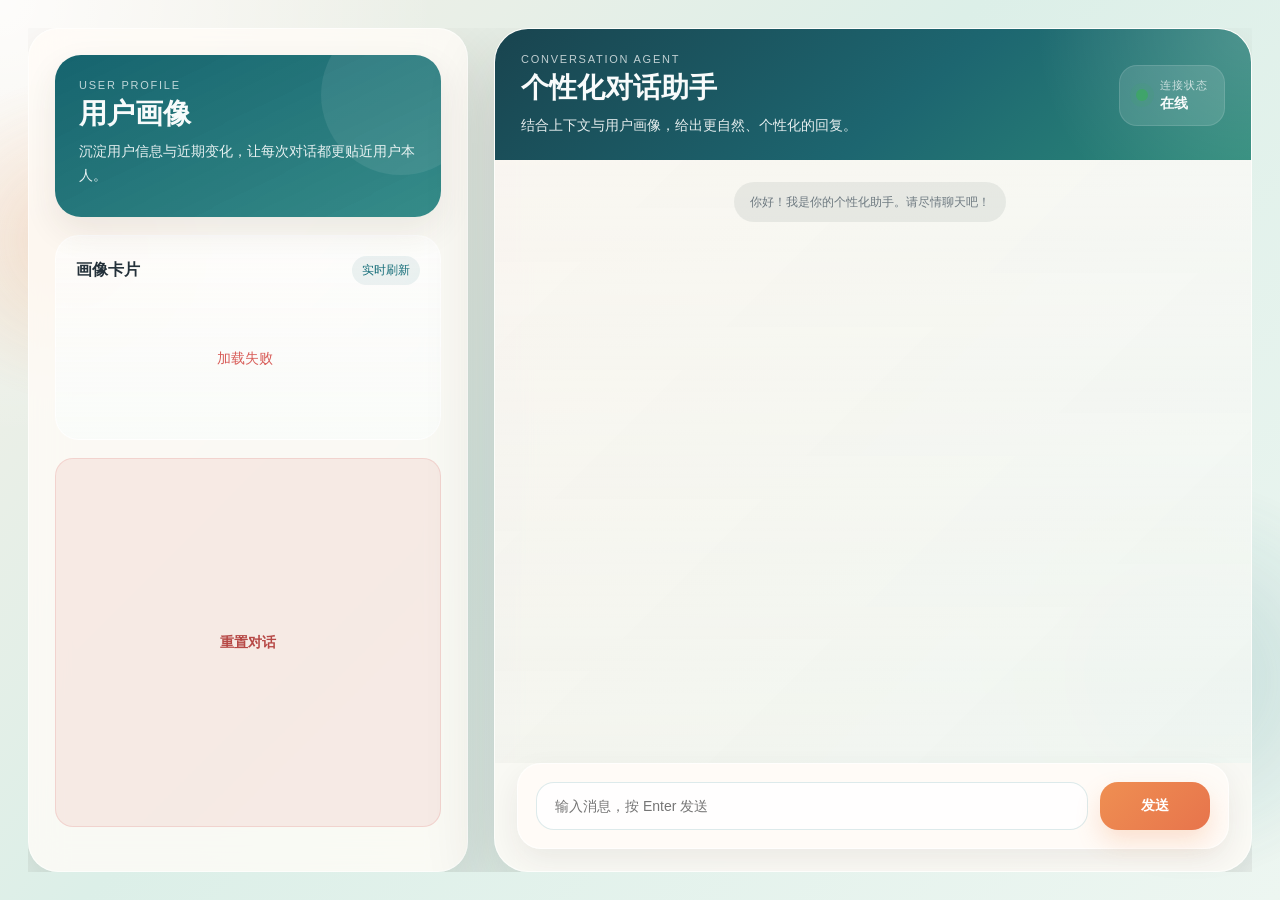
==== frontend/index.html @ 4a108767 "添加新的用户画像系统" ====
<!DOCTYPE html>
<html lang="zh-CN">
<head>
    <meta charset="UTF-8">
    <meta name="viewport" content="width=device-width, initial-scale=1.0">
    <title>用户画像对话 Agent</title>
    <link rel="stylesheet" href="style.css">
</head>
<body>
    <div class="page-shell">
        <div class="ambient ambient-left"></div>
        <div class="ambient ambient-right"></div>

        <main class="container">
            <aside class="profile-panel">
                <section class="profile-hero">
                    <div class="profile-hero-text">
                        <p class="eyebrow">User Profile</p>
                        <h1>用户画像</h1>
                        <p class="profile-hero-desc">沉淀用户信息与近期变化，让每次对话都更贴近用户本人。</p>
                    </div>
                </section>

                <section class="panel-block panel-block-profile">
                    <div class="panel-title-row">
                        <h2>画像卡片</h2>
                        <span class="panel-title-tip">实时刷新</span>
                    </div>
                    <div id="profileContent" class="profile-content">
                        <div class="loading">加载中...</div>
                    </div>
                </section>

                <button id="resetBtn" class="btn btn-danger">重置对话</button>
            </aside>

            <section class="chat-panel">
                <header class="chat-header">
                    <div class="assistant-identity">
                        <div class="assistant-meta">
                            <p class="eyebrow">Conversation Agent</p>
                            <h2>个性化对话助手</h2>
                            <p class="assistant-subtitle">结合上下文与用户画像，给出更自然、个性化的回复。</p>
                        </div>
                    </div>

                    <div class="header-status-card">
                        <span class="status-indicator" id="statusIndicator"></span>
                        <div>
                            <p class="status-label">连接状态</p>
                            <p class="status-text" id="statusText">在线</p>
                        </div>
                    </div>
                </header>

                <div class="chat-stage">
                    <div id="chatHistory" class="chat-history">
                        <div class="message system">
                            <div class="message-content">你好！我是你的个性化助手。请尽情聊天吧！</div>
                        </div>
                    </div>
                </div>

                <footer class="chat-input-area">
                    <div class="input-panel">
                        <div class="input-wrapper">
                            <input
                                type="text"
                                id="userInput"
                                class="input-field"
                                placeholder="输入消息，按 Enter 发送"
                                autocomplete="off"
                            >
                            <button id="sendBtn" class="btn btn-primary">发送</button>
                        </div>
                    </div>
                </footer>
            </section>
        </main>
    </div>

    <script src="app.js"></script>
</body>
</html>
---- frontend/style.css ----
:root {
    --bg-1: #f5efe6;
    --bg-2: #dcefe8;
    --bg-3: #f6d8b8;
    --panel: rgba(255, 252, 247, 0.82);
    --panel-strong: rgba(255, 250, 243, 0.95);
    --line: rgba(108, 88, 76, 0.12);
    --text: #24313a;
    --muted: #6e7a80;
    --brand: #146c78;
    --brand-strong: #0f5862;
    --accent: #ef8f52;
    --accent-soft: #fff2e4;
    --success: #3fa46a;
    --danger: #d85d59;
    --shadow-lg: 0 28px 70px rgba(49, 40, 34, 0.16);
    --shadow-md: 0 14px 34px rgba(50, 39, 33, 0.09);
    --radius-xl: 30px;
    --radius-lg: 22px;
    --radius-md: 16px;
    --radius-sm: 12px;
}

* {
    margin: 0;
    padding: 0;
    box-sizing: border-box;
}

html,
body {
    height: 100%;
}

body {
    font-family: "Segoe UI", "PingFang SC", "Microsoft YaHei", sans-serif;
    color: var(--text);
    overflow: hidden;
    background:
        radial-gradient(circle at top left, rgba(255, 255, 255, 0.85), transparent 28%),
        linear-gradient(135deg, var(--bg-1) 0%, var(--bg-2) 45%, #edf6f1 100%);
}

.page-shell {
    position: relative;
    height: 100vh;
    overflow: hidden;
    padding: 28px;
}

.ambient {
    position: absolute;
    border-radius: 999px;
    filter: blur(10px);
    opacity: 0.8;
    pointer-events: none;
}

.ambient-left {
    width: 320px;
    height: 320px;
    left: -90px;
    top: 80px;
    background: radial-gradient(circle, rgba(239, 143, 82, 0.3), transparent 70%);
}

.ambient-right {
    width: 420px;
    height: 420px;
    right: -120px;
    bottom: 10px;
    background: radial-gradient(circle, rgba(20, 108, 120, 0.22), transparent 68%);
}

.container {
    position: relative;
    z-index: 1;
    display: grid;
    grid-template-columns: 440px minmax(0, 1fr);
    gap: 26px;
    width: 100%;
    max-width: 1560px;
    height: calc(100vh - 56px);
    margin: 0 auto;
    overflow: hidden;
}

.profile-panel,
.chat-panel {
    border: 1px solid rgba(255, 255, 255, 0.55);
    background: var(--panel);
    backdrop-filter: blur(18px);
    box-shadow: var(--shadow-lg);
}

.profile-panel {
    border-radius: var(--radius-xl);
    padding: 26px;
    display: grid;
    grid-template-rows: auto auto minmax(0, 1fr) auto;
    flex-direction: column;
    gap: 18px;
    min-height: 0;
    overflow: hidden;
}

.profile-hero {
    position: relative;
    overflow: hidden;
    border-radius: 26px;
    padding: 24px;
    min-height: 162px;
    background:
        linear-gradient(155deg, rgba(12, 93, 104, 0.96), rgba(21, 122, 119, 0.86)),
        linear-gradient(135deg, rgba(255, 255, 255, 0.06), transparent);
    color: #f7fbfb;
    box-shadow: var(--shadow-md);
}

.profile-hero::after {
    content: "";
    position: absolute;
    right: -40px;
    top: -40px;
    width: 160px;
    height: 160px;
    border-radius: 999px;
    background: rgba(255, 255, 255, 0.08);
}

.profile-hero-badge {
    position: absolute;
    left: 24px;
    bottom: 24px;
    display: inline-flex;
    align-items: center;
    padding: 6px 10px;
    border-radius: 999px;
    background: rgba(255, 255, 255, 0.18);
    border: 1px solid rgba(255, 255, 255, 0.18);
    font-size: 11px;
    letter-spacing: 0.04em;
}

.eyebrow {
    font-size: 11px;
    letter-spacing: 0.16em;
    text-transform: uppercase;
    opacity: 0.75;
}

.profile-hero-text h1,
.assistant-meta h2 {
    margin-top: 8px;
    font-size: 28px;
    font-weight: 700;
    line-height: 1.1;
}

.profile-hero-desc,
.assistant-subtitle {
    margin-top: 10px;
    font-size: 14px;
    line-height: 1.7;
    opacity: 0.92;
}

.profile-summary-card {
    display: grid;
    gap: 10px;
    padding: 16px;
    border-radius: 22px;
    background: var(--panel-strong);
    border: 1px solid var(--line);
    box-shadow: inset 0 1px 0 rgba(255, 255, 255, 0.45);
}

.summary-item {
    display: flex;
    justify-content: space-between;
    gap: 14px;
    font-size: 13px;
}

.summary-label {
    color: var(--muted);
}

.summary-value {
    font-weight: 600;
    color: var(--text);
    text-align: right;
}

.panel-block {
    min-height: 0;
    border-radius: 24px;
    padding: 18px;
    background: rgba(255, 255, 255, 0.5);
    border: 1px solid rgba(255, 255, 255, 0.65);
}

.panel-block-profile {
    flex: 1;
    display: flex;
    flex-direction: column;
    padding: 20px;
    background: linear-gradient(180deg, rgba(255, 255, 255, 0.56), rgba(249, 252, 251, 0.72));
}

.panel-title-row {
    display: flex;
    align-items: center;
    justify-content: space-between;
    gap: 12px;
    margin-bottom: 14px;
}

.panel-title-row h2 {
    font-size: 16px;
}

.panel-title-tip {
    padding: 6px 10px;
    border-radius: 999px;
    background: rgba(20, 108, 120, 0.08);
    color: var(--brand);
    font-size: 12px;
}

.profile-content {
    flex: 1;
    overflow-y: auto;
    padding-right: 6px;
}

.profile-item {
    margin-bottom: 16px;
    padding: 18px;
    background: linear-gradient(180deg, rgba(255, 255, 255, 0.92), rgba(248, 252, 251, 0.82));
    border: 1px solid rgba(255, 255, 255, 0.88);
    border-radius: 20px;
    box-shadow: 0 14px 30px rgba(54, 43, 37, 0.07);
    transition: transform 0.25s ease, box-shadow 0.25s ease, border-color 0.25s ease;
}

.profile-item:hover {
    transform: translateY(-2px);
    box-shadow: 0 14px 30px rgba(54, 43, 37, 0.08);
}

.profile-item.highlight {
    border-color: rgba(239, 143, 82, 0.55);
    background: linear-gradient(135deg, rgba(255, 241, 228, 0.92), rgba(255, 255, 255, 0.92));
    box-shadow: 0 16px 34px rgba(239, 143, 82, 0.18);
    animation: highlightPulse 1.8s ease;
}

@keyframes highlightPulse {
    0%, 100% {
        transform: translateY(0);
    }
    50% {
        transform: translateY(-3px);
    }
}

.profile-item-title {
    font-size: 13px;
    font-weight: 700;
    color: var(--brand);
    letter-spacing: 0.06em;
    text-transform: uppercase;
}

.profile-item-content {
    color: #3d4a52;
    font-size: 14px;
    line-height: 1.7;
}

.profile-section {
    padding: 18px 18px 16px;
}

.profile-section-toggle,
.profile-tree-toggle {
    width: 100%;
    border: 0;
    background: transparent;
    padding: 0;
    display: flex;
    align-items: flex-start;
    justify-content: space-between;
    gap: 12px;
    cursor: pointer;
    text-align: left;
    color: inherit;
}

.profile-section-toggle {
    list-style: none;
}

.profile-tree-toggle {
    list-style: none;
}

.profile-section-toggle::-webkit-details-marker,
.profile-tree-toggle::-webkit-details-marker {
    display: none;
}

.profile-section-heading,
.profile-tree-heading {
    min-width: 0;
    display: flex;
    align-items: center;
    gap: 10px;
    flex: 1;
}

.profile-section-toggle .profile-item-title {
    margin: 0;
}

.profile-tree-arrow {
    width: 22px;
    height: 22px;
    border-radius: 999px;
    display: inline-flex;
    align-items: center;
    justify-content: center;
    background: linear-gradient(135deg, rgba(20, 108, 120, 0.12), rgba(77, 161, 151, 0.16));
    color: var(--brand);
    font-size: 14px;
    line-height: 1;
    flex-shrink: 0;
}

.profile-tree-meta {
    flex-shrink: 0;
    margin-top: 1px;
    padding: 4px 9px;
    border-radius: 999px;
    background: rgba(20, 108, 120, 0.09);
    color: var(--muted);
    font-size: 11px;
    letter-spacing: 0.02em;
}

.profile-tree-children {
    margin-top: 14px;
    display: grid;
    gap: 14px;
}

.profile-tree-branch {
    position: relative;
    padding: 10px 0 0 16px;
    border-left: 1px solid rgba(20, 108, 120, 0.1);
}

.profile-tree-branch::before {
    content: "";
    position: absolute;
    left: -1px;
    top: 14px;
    bottom: 4px;
    width: 1px;
    background: linear-gradient(180deg, rgba(20, 108, 120, 0.18), rgba(20, 108, 120, 0.04));
}

.profile-tree-branch > .profile-tree-children {
    margin-left: 2px;
    padding-left: 14px;
}

.profile-tree-branch.is-collapsed > .profile-tree-children,
.profile-section.is-collapsed > .profile-tree-children {
    display: none;
}

.profile-tree-node {
    border-radius: 14px;
}

.profile-tree-leaf {
    padding: 12px 14px;
    background: rgba(248, 251, 251, 0.96);
    border: 1px solid rgba(20, 108, 120, 0.07);
    box-shadow: inset 0 1px 0 rgba(255, 255, 255, 0.72);
}

.profile-tree-tag-group {
    display: grid;
    gap: 10px;
}

.profile-tree-leaf.highlight,
.profile-tree-branch.highlight {
    background: linear-gradient(135deg, rgba(255, 241, 228, 0.88), rgba(250, 252, 252, 0.94));
    border-radius: 16px;
}

.profile-tree-row {
    display: grid;
    gap: 7px;
    align-items: start;
}

.profile-tree-row-inline {
    grid-template-columns: auto minmax(0, 1fr);
    gap: 10px;
    align-items: center;
}

.profile-tree-row-inline .profile-tree-key::after {
    content: "：";
}

.profile-tree-key,
.profile-tree-label {
    color: #254851;
    font-size: 13px;
    font-weight: 600;
    line-height: 1.5;
}

.profile-tree-value {
    min-width: 0;
    color: #425058;
    font-size: 13px;
    line-height: 1.7;
    word-break: break-word;
}

.profile-tree-toggle {
    padding: 4px 0;
}

.profile-section-toggle {
    padding-bottom: 2px;
}

.profile-tree-branch.is-collapsed > .profile-tree-toggle .profile-tree-meta,
.profile-section.is-collapsed > .profile-section-toggle .profile-tree-meta {
    background: rgba(20, 108, 120, 0.06);
}

.profile-section > .profile-item-content.profile-tree-children {
    margin-top: 16px;
    padding-top: 10px;
    border-top: 1px solid rgba(20, 108, 120, 0.08);
}

.profile-item-content strong {
    color: #24313a;
}

.profile-row + .profile-row {
    margin-top: 8px;
}

.tag-list {
    display: flex;
    flex-wrap: wrap;
    gap: 8px;
}

.tag {
    display: inline-flex;
    align-items: center;
    padding: 7px 12px;
    border-radius: 999px;
    background: linear-gradient(135deg, rgba(20, 108, 120, 0.1), rgba(80, 156, 147, 0.14));
    color: var(--brand-strong);
    font-size: 12px;
    font-weight: 600;
}

.loading {
    display: flex;
    align-items: center;
    justify-content: center;
    min-height: 120px;
    color: var(--muted);
    font-size: 14px;
}

.chat-panel {
    border-radius: 34px;
    display: flex;
    flex-direction: column;
    overflow: hidden;
    min-height: 0;
}

.chat-header {
    display: flex;
    justify-content: space-between;
    gap: 18px;
    align-items: center;
    padding: 24px 26px 22px;
    background:
        radial-gradient(circle at top right, rgba(255, 255, 255, 0.18), transparent 28%),
        linear-gradient(140deg, #19444f 0%, #1d6670 55%, #2c8a79 100%);
    color: #f8fbfb;
}

.assistant-identity {
    display: flex;
    align-items: center;
    min-width: 0;
}

.assistant-meta {
    min-width: 0;
}

.header-status-card {
    display: flex;
    align-items: center;
    gap: 12px;
    padding: 12px 16px;
    border-radius: 18px;
    background: rgba(255, 255, 255, 0.12);
    border: 1px solid rgba(255, 255, 255, 0.12);
    flex-shrink: 0;
}

.status-indicator {
    width: 12px;
    height: 12px;
    border-radius: 50%;
    background: var(--success);
    box-shadow: 0 0 0 6px rgba(63, 164, 106, 0.16);
    animation: breathe 1.8s infinite;
}

@keyframes breathe {
    0%, 100% {
        transform: scale(1);
        opacity: 1;
    }
    50% {
        transform: scale(0.9);
        opacity: 0.72;
    }
}

.status-label {
    font-size: 11px;
    letter-spacing: 0.08em;
    text-transform: uppercase;
    opacity: 0.72;
}

.status-text {
    margin-top: 2px;
    font-size: 14px;
    font-weight: 700;
}

.chat-stage {
    flex: 1;
    min-height: 0;
    padding: 22px;
    overflow: hidden;
    background:
        linear-gradient(180deg, rgba(255, 255, 255, 0.34) 0%, rgba(255, 255, 255, 0.12) 100%),
        linear-gradient(135deg, rgba(244, 236, 226, 0.6), rgba(232, 243, 238, 0.74));
}

.chat-history {
    height: 100%;
    overflow-y: auto;
    padding-right: 6px;
    display: flex;
    flex-direction: column;
    gap: 16px;
}

.message {
    display: flex;
    align-items: flex-end;
    gap: 12px;
    animation: messageIn 0.35s ease;
}

@keyframes messageIn {
    from {
        opacity: 0;
        transform: translateY(12px);
    }
    to {
        opacity: 1;
        transform: translateY(0);
    }
}

.message.user {
    justify-content: flex-end;
}

.message.assistant {
    justify-content: flex-start;
}

.message.system {
    justify-content: center;
}

.message-avatar {
    width: 40px;
    height: 40px;
    border-radius: 14px;
    object-fit: cover;
    border: 1px solid rgba(255, 255, 255, 0.6);
    box-shadow: 0 8px 18px rgba(56, 43, 35, 0.08);
    flex-shrink: 0;
}

.message-bubble {
    display: flex;
    flex-direction: column;
    gap: 6px;
    max-width: min(72%, 760px);
}

.message-meta {
    font-size: 12px;
    color: var(--muted);
    padding: 0 4px;
}

.message-content {
    padding: 14px 18px;
    border-radius: 20px;
    word-break: break-word;
    font-size: 14px;
    line-height: 1.72;
}

.message.user .message-bubble {
    align-items: flex-end;
}

.message.user .message-content {
    background: linear-gradient(135deg, #146c78, #218d83);
    color: #ffffff;
    border-bottom-right-radius: 8px;
    box-shadow: 0 14px 28px rgba(20, 108, 120, 0.2);
}

.message.assistant .message-content {
    background: rgba(255, 255, 255, 0.92);
    color: var(--text);
    border: 1px solid rgba(255, 255, 255, 0.7);
    border-bottom-left-radius: 8px;
    box-shadow: 0 12px 26px rgba(56, 43, 35, 0.08);
}

.message.system .message-content {
    padding: 10px 16px;
    border-radius: 999px;
    background: rgba(36, 49, 58, 0.08);
    color: var(--muted);
    font-size: 12px;
    text-align: center;
}

.chat-input-area {
    padding: 0 22px 22px;
    background: transparent;
}

.input-panel {
    padding: 18px;
    border-radius: 24px;
    background: rgba(255, 252, 247, 0.86);
    border: 1px solid rgba(255, 255, 255, 0.72);
    box-shadow: 0 12px 30px rgba(56, 43, 35, 0.08);
}

.input-caption {
    display: flex;
    justify-content: space-between;
    gap: 12px;
    margin-bottom: 12px;
}

.input-caption-title {
    font-size: 15px;
    font-weight: 700;
}

.input-caption-tip {
    font-size: 12px;
    color: var(--muted);
}

.input-wrapper {
    display: flex;
    gap: 12px;
}

.input-field {
    flex: 1;
    min-width: 0;
    padding: 15px 18px;
    border: 1px solid rgba(20, 108, 120, 0.14);
    border-radius: 18px;
    background: rgba(255, 255, 255, 0.82);
    color: var(--text);
    font-size: 14px;
    outline: none;
    transition: border-color 0.25s ease, box-shadow 0.25s ease, transform 0.25s ease;
}

.input-field:focus {
    border-color: rgba(20, 108, 120, 0.44);
    box-shadow: 0 0 0 5px rgba(20, 108, 120, 0.08);
}

.input-field:disabled {
    cursor: not-allowed;
    background: rgba(244, 244, 244, 0.85);
}

.btn {
    border: none;
    cursor: pointer;
    font-size: 14px;
    font-weight: 700;
    transition: transform 0.22s ease, box-shadow 0.22s ease, background 0.22s ease, opacity 0.22s ease;
}

.btn:hover {
    transform: translateY(-1px);
}

.btn:active {
    transform: translateY(0);
}

.btn-primary {
    min-width: 110px;
    padding: 0 22px;
    border-radius: 18px;
    background: linear-gradient(135deg, var(--accent), #e7744c);
    color: white;
    box-shadow: 0 12px 24px rgba(239, 143, 82, 0.24);
}

.btn-primary:disabled {
    opacity: 0.6;
    cursor: not-allowed;
    transform: none;
    box-shadow: none;
}

.btn-danger {
    width: 100%;
    padding: 14px 18px;
    border-radius: 18px;
    background: rgba(216, 93, 89, 0.1);
    color: #b64845;
    border: 1px solid rgba(216, 93, 89, 0.16);
}

.btn-danger:hover {
    background: rgba(216, 93, 89, 0.16);
    box-shadow: 0 10px 24px rgba(216, 93, 89, 0.12);
}

.toast {
    position: fixed;
    top: 24px;
    right: 24px;
    z-index: 1000;
    display: flex;
    align-items: center;
    gap: 10px;
    max-width: 340px;
    padding: 14px 16px;
    border-radius: 18px;
    background: rgba(25, 68, 79, 0.94);
    color: white;
    box-shadow: 0 22px 44px rgba(15, 33, 38, 0.24);
    animation: slideInRight 0.28s ease;
}

.toast-dot {
    width: 10px;
    height: 10px;
    border-radius: 999px;
    background: #8fe0b0;
    box-shadow: 0 0 0 6px rgba(143, 224, 176, 0.12);
    flex-shrink: 0;
}

@keyframes slideInRight {
    from {
        transform: translateX(110%);
        opacity: 0;
    }
    to {
        transform: translateX(0);
        opacity: 1;
    }
}

::-webkit-scrollbar {
    width: 8px;
}

::-webkit-scrollbar-track {
    background: transparent;
}

::-webkit-scrollbar-thumb {
    background: rgba(36, 49, 58, 0.16);
    border-radius: 999px;
}

::-webkit-scrollbar-thumb:hover {
    background: rgba(36, 49, 58, 0.28);
}

@media (max-width: 1100px) {
    body {
        overflow: auto;
    }

    .page-shell {
        height: auto;
        min-height: 100vh;
        overflow: visible;
    }

    .container {
        grid-template-columns: 1fr;
        height: auto;
        min-height: calc(100vh - 56px);
        overflow: visible;
    }

    .profile-panel {
        order: 2;
        overflow: visible;
    }

    .chat-panel {
        order: 1;
        min-height: 68vh;
    }
}

@media (max-width: 768px) {
    .page-shell {
        padding: 14px;
    }

    .container {
        gap: 16px;
        min-height: auto;
    }

    .profile-panel,
    .chat-panel {
        border-radius: 24px;
    }

    .chat-header {
        flex-direction: column;
        align-items: stretch;
        padding: 20px;
    }

    .assistant-identity {
        align-items: flex-start;
    }

    .assistant-meta h2,
    .profile-hero-text h1 {
        font-size: 24px;
    }

    .header-status-card {
        align-self: flex-start;
    }

    .chat-stage {
        padding: 16px;
    }

    .chat-input-area {
        padding: 0 16px 16px;
    }

    .input-caption,
    .input-wrapper {
        flex-direction: column;
    }

    .btn-primary {
        min-height: 48px;
    }

    .message {
        gap: 10px;
    }

    .message-bubble {
        max-width: 84%;
    }

    .message-avatar {
        width: 36px;
        height: 36px;
        border-radius: 12px;
    }
}
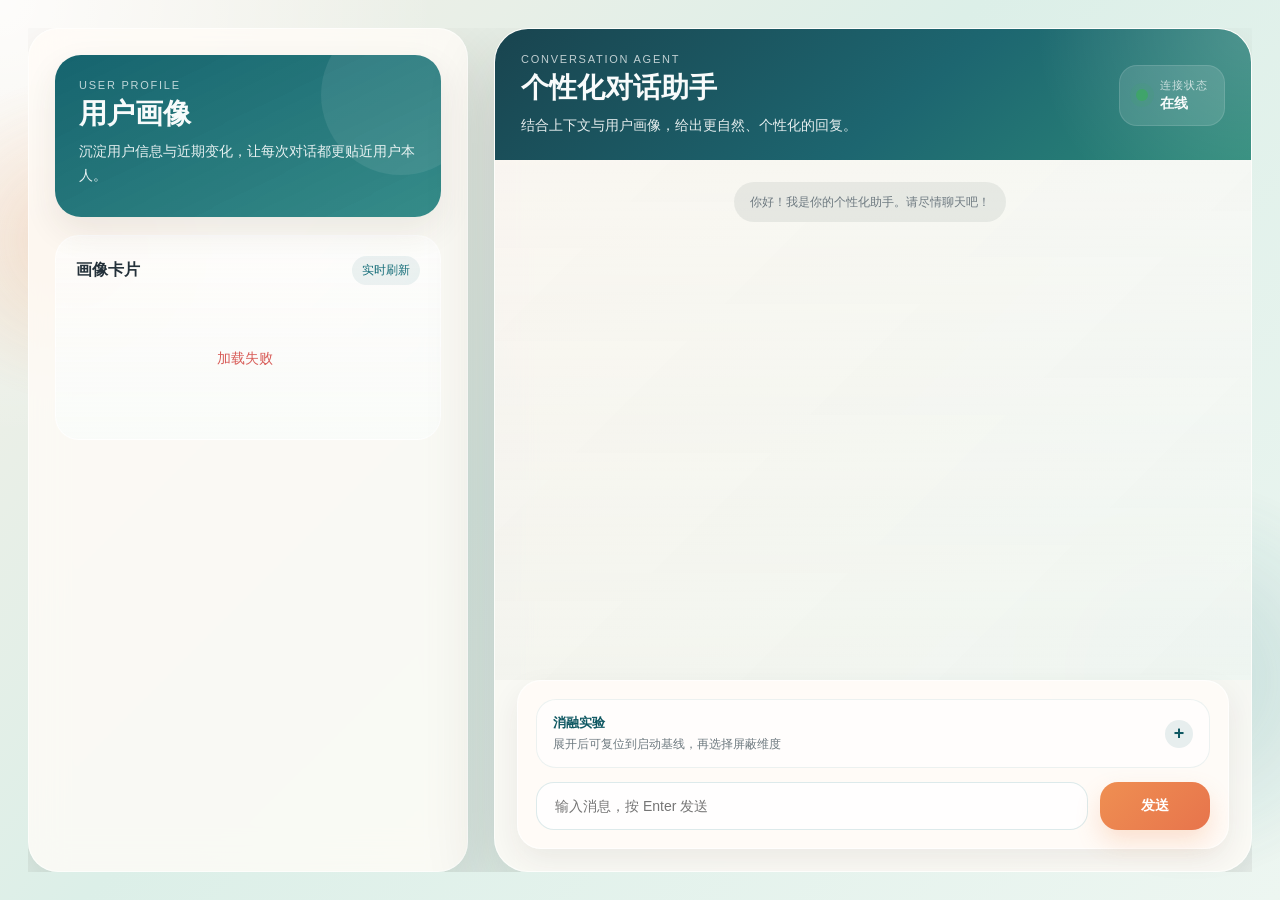
==== commit f6ed3222: "向量化检索" ====
--- a/frontend/index.html
+++ b/frontend/index.html
@@ -30,8 +30,6 @@
                         <div class="loading">加载中...</div>
                     </div>
                 </section>
-
-                <button id="resetBtn" class="btn btn-danger">重置对话</button>
             </aside>
 
             <section class="chat-panel">
@@ -63,6 +61,37 @@
 
                 <footer class="chat-input-area">
                     <div class="input-panel">
+                        <details id="experimentPanel" class="experiment-panel">
+                            <summary class="experiment-toggle">
+                                <span class="experiment-toggle-copy">
+                                    <span class="ablation-label">消融实验</span>
+                                    <span class="ablation-hint">展开后可复位到启动基线，再选择屏蔽维度</span>
+                                </span>
+                                <span class="experiment-toggle-icon" aria-hidden="true">+</span>
+                            </summary>
+                            <div class="ablation-toolbar">
+                                <div class="ablation-copy">
+                                    <span class="ablation-label">实验模式</span>
+                                    <span id="ablationStatusText" class="ablation-hint">先点击实验复位，再选择一个维度开始测试</span>
+                                </div>
+                                <div class="ablation-controls">
+                                    <button id="experimentResetBtn" type="button" class="btn btn-secondary">实验复位</button>
+                                    <label class="ablation-option">
+                                        <input type="radio" name="ablateDimension" value="state" disabled>
+                                        <span>状态轴</span>
+                                    </label>
+                                    <label class="ablation-option">
+                                        <input type="radio" name="ablateDimension" value="context" disabled>
+                                        <span>语境轴</span>
+                                    </label>
+                                    <label class="ablation-option">
+                                        <input type="radio" name="ablateDimension" value="memory" disabled>
+                                        <span>时间轴</span>
+                                    </label>
+                                    <button id="clearAblationBtn" type="button" class="btn btn-secondary" disabled>清除选择</button>
+                                </div>
+                            </div>
+                        </details>
                         <div class="input-wrapper">
                             <input
                                 type="text"
--- a/frontend/style.css
+++ b/frontend/style.css
@@ -404,19 +404,10 @@
 }
 
 .profile-tree-row {
-    display: grid;
+    display: flex;
+    flex-wrap: wrap;
     gap: 7px;
-    align-items: start;
-}
-
-.profile-tree-row-inline {
-    grid-template-columns: auto minmax(0, 1fr);
-    gap: 10px;
-    align-items: center;
-}
-
-.profile-tree-row-inline .profile-tree-key::after {
-    content: "：";
+    align-items: flex-start;
 }
 
 .profile-tree-key,
@@ -433,6 +424,23 @@
     font-size: 13px;
     line-height: 1.7;
     word-break: break-word;
+}
+
+.memory-badge {
+    flex-shrink: 0;
+    display: inline-flex;
+    align-items: center;
+    justify-content: center;
+    min-width: 18px;
+    height: 18px;
+    padding: 0 5px;
+    border-radius: 9px;
+    background: var(--brand);
+    color: #fff;
+    font-size: 10px;
+    font-weight: 700;
+    cursor: default;
+    opacity: 0.7;
 }
 
 .profile-tree-toggle {
@@ -681,6 +689,103 @@
     background: rgba(255, 252, 247, 0.86);
     border: 1px solid rgba(255, 255, 255, 0.72);
     box-shadow: 0 12px 30px rgba(56, 43, 35, 0.08);
+}
+
+.experiment-panel {
+    margin-bottom: 14px;
+    border-radius: 20px;
+    background: rgba(255, 255, 255, 0.54);
+    border: 1px solid rgba(20, 108, 120, 0.08);
+    overflow: hidden;
+}
+
+.experiment-toggle {
+    list-style: none;
+    cursor: pointer;
+    display: flex;
+    align-items: center;
+    justify-content: space-between;
+    gap: 16px;
+    padding: 14px 16px;
+}
+
+.experiment-toggle::-webkit-details-marker {
+    display: none;
+}
+
+.experiment-toggle-copy {
+    display: grid;
+    gap: 4px;
+}
+
+.experiment-toggle-icon {
+    width: 28px;
+    height: 28px;
+    border-radius: 999px;
+    display: inline-flex;
+    align-items: center;
+    justify-content: center;
+    background: rgba(20, 108, 120, 0.1);
+    color: var(--brand-strong);
+    font-size: 18px;
+    font-weight: 700;
+    flex-shrink: 0;
+}
+
+.ablation-toolbar {
+    display: flex;
+    align-items: flex-start;
+    justify-content: space-between;
+    gap: 16px;
+    padding: 0 16px 16px;
+    background: linear-gradient(135deg, rgba(20, 108, 120, 0.06), rgba(239, 143, 82, 0.09));
+}
+
+.ablation-copy {
+    display: grid;
+    gap: 4px;
+}
+
+.ablation-label {
+    font-size: 13px;
+    font-weight: 700;
+    color: var(--brand-strong);
+}
+
+.ablation-hint {
+    font-size: 12px;
+    color: var(--muted);
+}
+
+.ablation-controls {
+    display: flex;
+    align-items: center;
+    justify-content: flex-end;
+    flex-wrap: wrap;
+    gap: 10px;
+}
+
+.ablation-option {
+    display: inline-flex;
+    align-items: center;
+    gap: 8px;
+    padding: 8px 12px;
+    border-radius: 999px;
+    background: rgba(255, 255, 255, 0.72);
+    border: 1px solid rgba(20, 108, 120, 0.12);
+    color: #2d444b;
+    font-size: 13px;
+    cursor: pointer;
+}
+
+.ablation-option input {
+    accent-color: var(--brand);
+}
+
+.ablation-option input:disabled + span,
+.ablation-option input:disabled {
+    cursor: not-allowed;
+    opacity: 0.6;
 }
 
 .input-caption {
@@ -760,18 +865,17 @@
     box-shadow: none;
 }
 
-.btn-danger {
-    width: 100%;
-    padding: 14px 18px;
-    border-radius: 18px;
-    background: rgba(216, 93, 89, 0.1);
-    color: #b64845;
-    border: 1px solid rgba(216, 93, 89, 0.16);
-}
-
-.btn-danger:hover {
-    background: rgba(216, 93, 89, 0.16);
-    box-shadow: 0 10px 24px rgba(216, 93, 89, 0.12);
+.btn-secondary {
+    padding: 9px 14px;
+    border-radius: 999px;
+    background: rgba(20, 108, 120, 0.1);
+    color: var(--brand-strong);
+    border: 1px solid rgba(20, 108, 120, 0.12);
+}
+
+.btn-secondary:hover {
+    background: rgba(20, 108, 120, 0.16);
+    box-shadow: 0 10px 22px rgba(20, 108, 120, 0.08);
 }
 
 .toast {
@@ -851,6 +955,14 @@
         overflow: visible;
     }
 
+    .ablation-toolbar {
+        flex-direction: column;
+    }
+
+    .ablation-controls {
+        justify-content: flex-start;
+    }
+
     .chat-panel {
         order: 1;
         min-height: 68vh;
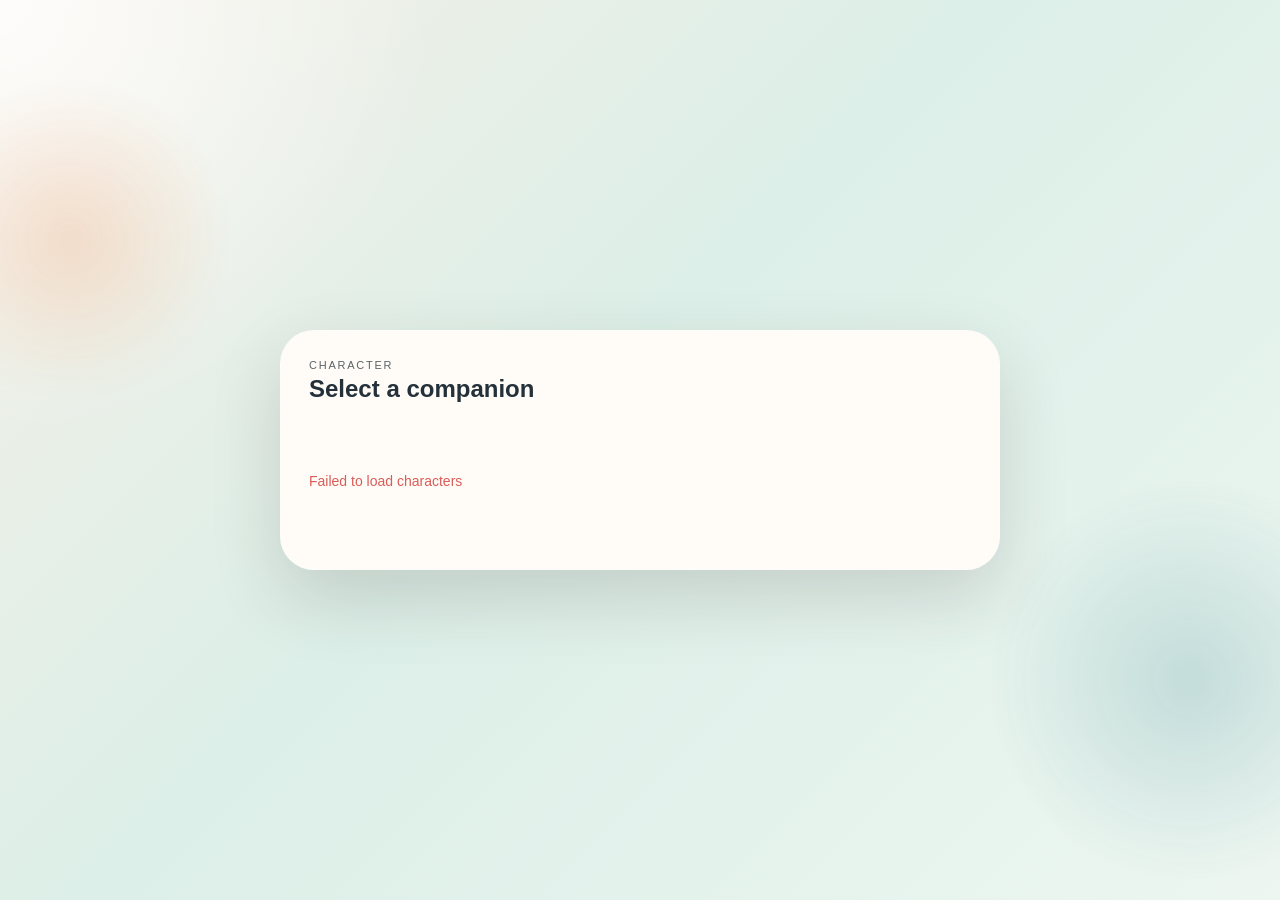
==== commit b8c34ec0: "实验部分" ====
--- a/frontend/index.html
+++ b/frontend/index.html
@@ -33,6 +33,16 @@
             </aside>
 
             <section class="chat-panel">
+                <section class="character-strip">
+                    <div class="character-strip-title">
+                        <p class="eyebrow">Character</p>
+                        <h2>Select a companion</h2>
+                    </div>
+                    <div id="characterCards" class="character-cards">
+                        <div class="loading">Loading characters...</div>
+                    </div>
+                </section>
+
                 <header class="chat-header">
                     <div class="assistant-identity">
                         <div class="assistant-meta">
--- a/frontend/style.css
+++ b/frontend/style.css
@@ -504,6 +504,132 @@
     min-height: 0;
 }
 
+.character-strip {
+    display: none;
+    align-items: center;
+    justify-content: space-between;
+    gap: 18px;
+    padding: 18px 22px;
+    background: rgba(255, 252, 247, 0.9);
+    border-bottom: 1px solid rgba(20, 108, 120, 0.08);
+}
+
+.character-strip-title {
+    min-width: 160px;
+}
+
+.character-strip-title h2 {
+    margin-top: 4px;
+    font-size: 17px;
+}
+
+.character-cards {
+    flex: 1;
+    display: flex;
+    align-items: center;
+    justify-content: flex-end;
+    gap: 12px;
+    min-width: 0;
+}
+
+.character-card {
+    width: min(100%, 300px);
+    border: 1px solid rgba(20, 108, 120, 0.12);
+    border-radius: 14px;
+    padding: 12px;
+    display: flex;
+    align-items: center;
+    gap: 12px;
+    background: rgba(255, 255, 255, 0.72);
+    color: var(--text);
+    cursor: pointer;
+    text-align: left;
+    transition: transform 0.22s ease, border-color 0.22s ease, box-shadow 0.22s ease;
+}
+
+.character-card:hover,
+.character-card.active {
+    transform: translateY(-1px);
+    border-color: rgba(20, 108, 120, 0.38);
+    box-shadow: 0 12px 26px rgba(20, 108, 120, 0.12);
+}
+
+.character-card.active {
+    background: linear-gradient(135deg, rgba(20, 108, 120, 0.12), rgba(239, 143, 82, 0.12));
+}
+
+.character-avatar {
+    width: 40px;
+    height: 40px;
+    border-radius: 12px;
+    display: inline-flex;
+    align-items: center;
+    justify-content: center;
+    background: var(--brand);
+    color: #fff;
+    font-size: 18px;
+    font-weight: 800;
+    flex-shrink: 0;
+}
+
+.character-copy {
+    min-width: 0;
+    display: grid;
+    gap: 4px;
+}
+
+.character-name {
+    font-size: 14px;
+    font-weight: 800;
+}
+
+.character-desc {
+    color: var(--muted);
+    font-size: 12px;
+    line-height: 1.35;
+}
+
+.character-picking .container {
+    grid-template-columns: minmax(320px, 720px);
+    align-content: center;
+    justify-content: center;
+}
+
+.character-picking .profile-panel,
+.character-picking .chat-header,
+.character-picking .chat-stage,
+.character-picking .chat-input-area {
+    display: none;
+}
+
+.character-picking .chat-panel {
+    min-height: auto;
+}
+
+.character-picking .character-strip {
+    display: flex;
+    flex-direction: column;
+    align-items: stretch;
+    padding: 28px;
+    border-bottom: 0;
+}
+
+.character-picking .character-strip-title {
+    min-width: 0;
+}
+
+.character-picking .character-strip-title h2 {
+    font-size: 24px;
+}
+
+.character-picking .character-cards {
+    justify-content: flex-start;
+}
+
+.character-picking .character-card {
+    width: 100%;
+}
+
 .chat-header {
     display: flex;
     justify-content: space-between;
@@ -990,6 +1116,19 @@
         padding: 20px;
     }
 
+    .character-strip {
+        flex-direction: column;
+        align-items: stretch;
+    }
+
+    .character-cards {
+        justify-content: flex-start;
+    }
+
+    .character-card {
+        width: 100%;
+    }
+
     .assistant-identity {
         align-items: flex-start;
     }
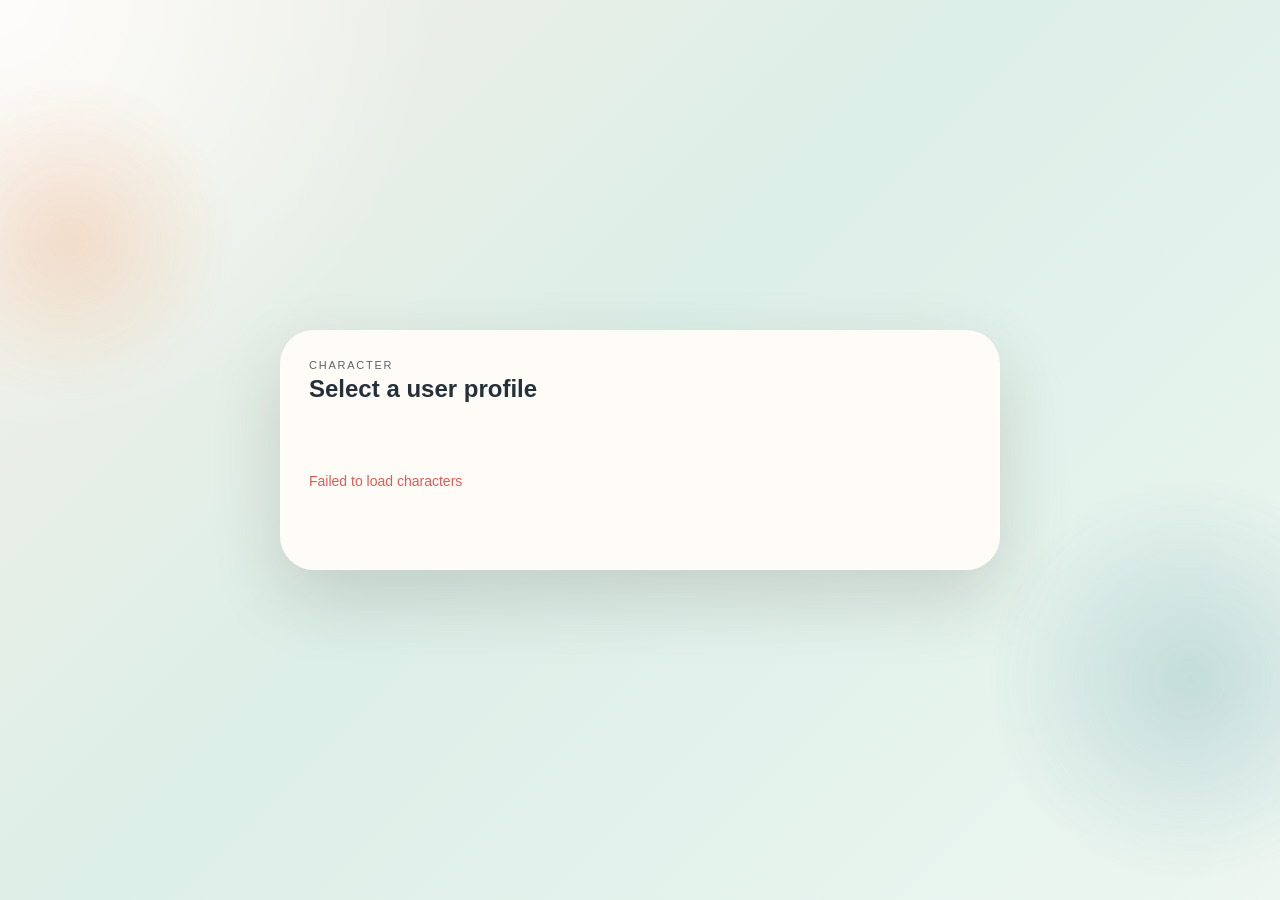
==== commit d33d681f: "Add experiments for State and Context Axis validation - Implemented Experiment 1b: State Axis Valida" ====
--- a/frontend/index.html
+++ b/frontend/index.html
@@ -36,7 +36,7 @@
                 <section class="character-strip">
                     <div class="character-strip-title">
                         <p class="eyebrow">Character</p>
-                        <h2>Select a companion</h2>
+                        <h2>Select a user profile</h2>
                     </div>
                     <div id="characterCards" class="character-cards">
                         <div class="loading">Loading characters...</div>
@@ -110,6 +110,7 @@
                                 placeholder="输入消息，按 Enter 发送"
                                 autocomplete="off"
                             >
+                            <button id="micBtn" class="btn btn-voice" type="button" title="语音输入">🎤</button>
                             <button id="sendBtn" class="btn btn-primary">发送</button>
                         </div>
                     </div>
--- a/frontend/style.css
+++ b/frontend/style.css
@@ -589,6 +589,50 @@
     line-height: 1.35;
 }
 
+.persona-selector {
+    display: flex;
+    flex-wrap: wrap;
+    align-items: center;
+    gap: 8px;
+    padding: 10px 0 2px;
+    border-top: 1px solid var(--border, rgba(0,0,0,0.06));
+    margin-top: 8px;
+}
+
+.persona-selector-label {
+    font-size: 11px;
+    font-weight: 700;
+    text-transform: uppercase;
+    letter-spacing: 0.04em;
+    color: var(--muted);
+    margin-right: 4px;
+}
+
+.persona-pill {
+    display: inline-flex;
+    align-items: center;
+    padding: 5px 14px;
+    border-radius: 100px;
+    border: 1px solid var(--border, rgba(0,0,0,0.1));
+    background: transparent;
+    color: var(--muted);
+    font-size: 12px;
+    font-weight: 600;
+    cursor: pointer;
+    transition: all 0.15s ease;
+}
+
+.persona-pill:hover {
+    border-color: var(--brand);
+    color: var(--brand);
+}
+
+.persona-pill.active {
+    background: var(--brand);
+    color: #fff;
+    border-color: var(--brand);
+}
+
 .character-picking .container {
     grid-template-columns: minmax(320px, 720px);
     align-content: center;
@@ -1004,6 +1048,32 @@
     box-shadow: 0 10px 22px rgba(20, 108, 120, 0.08);
 }
 
+.btn-voice {
+    width: 42px;
+    min-width: 42px;
+    padding: 0;
+    border-radius: 50%;
+    background: rgba(20, 108, 120, 0.1);
+    border: 1px solid rgba(20, 108, 120, 0.2);
+    font-size: 18px;
+    flex-shrink: 0;
+}
+
+.btn-voice:hover {
+    background: rgba(20, 108, 120, 0.18);
+}
+
+.btn-voice.recording {
+    background: rgba(220, 50, 50, 0.15);
+    border-color: rgba(220, 50, 50, 0.4);
+    animation: pulse-mic 1s ease-in-out infinite;
+}
+
+@keyframes pulse-mic {
+    0%, 100% { box-shadow: 0 0 0 0 rgba(220, 50, 50, 0.3); }
+    50% { box-shadow: 0 0 0 6px rgba(220, 50, 50, 0); }
+}
+
 .toast {
     position: fixed;
     top: 24px;
